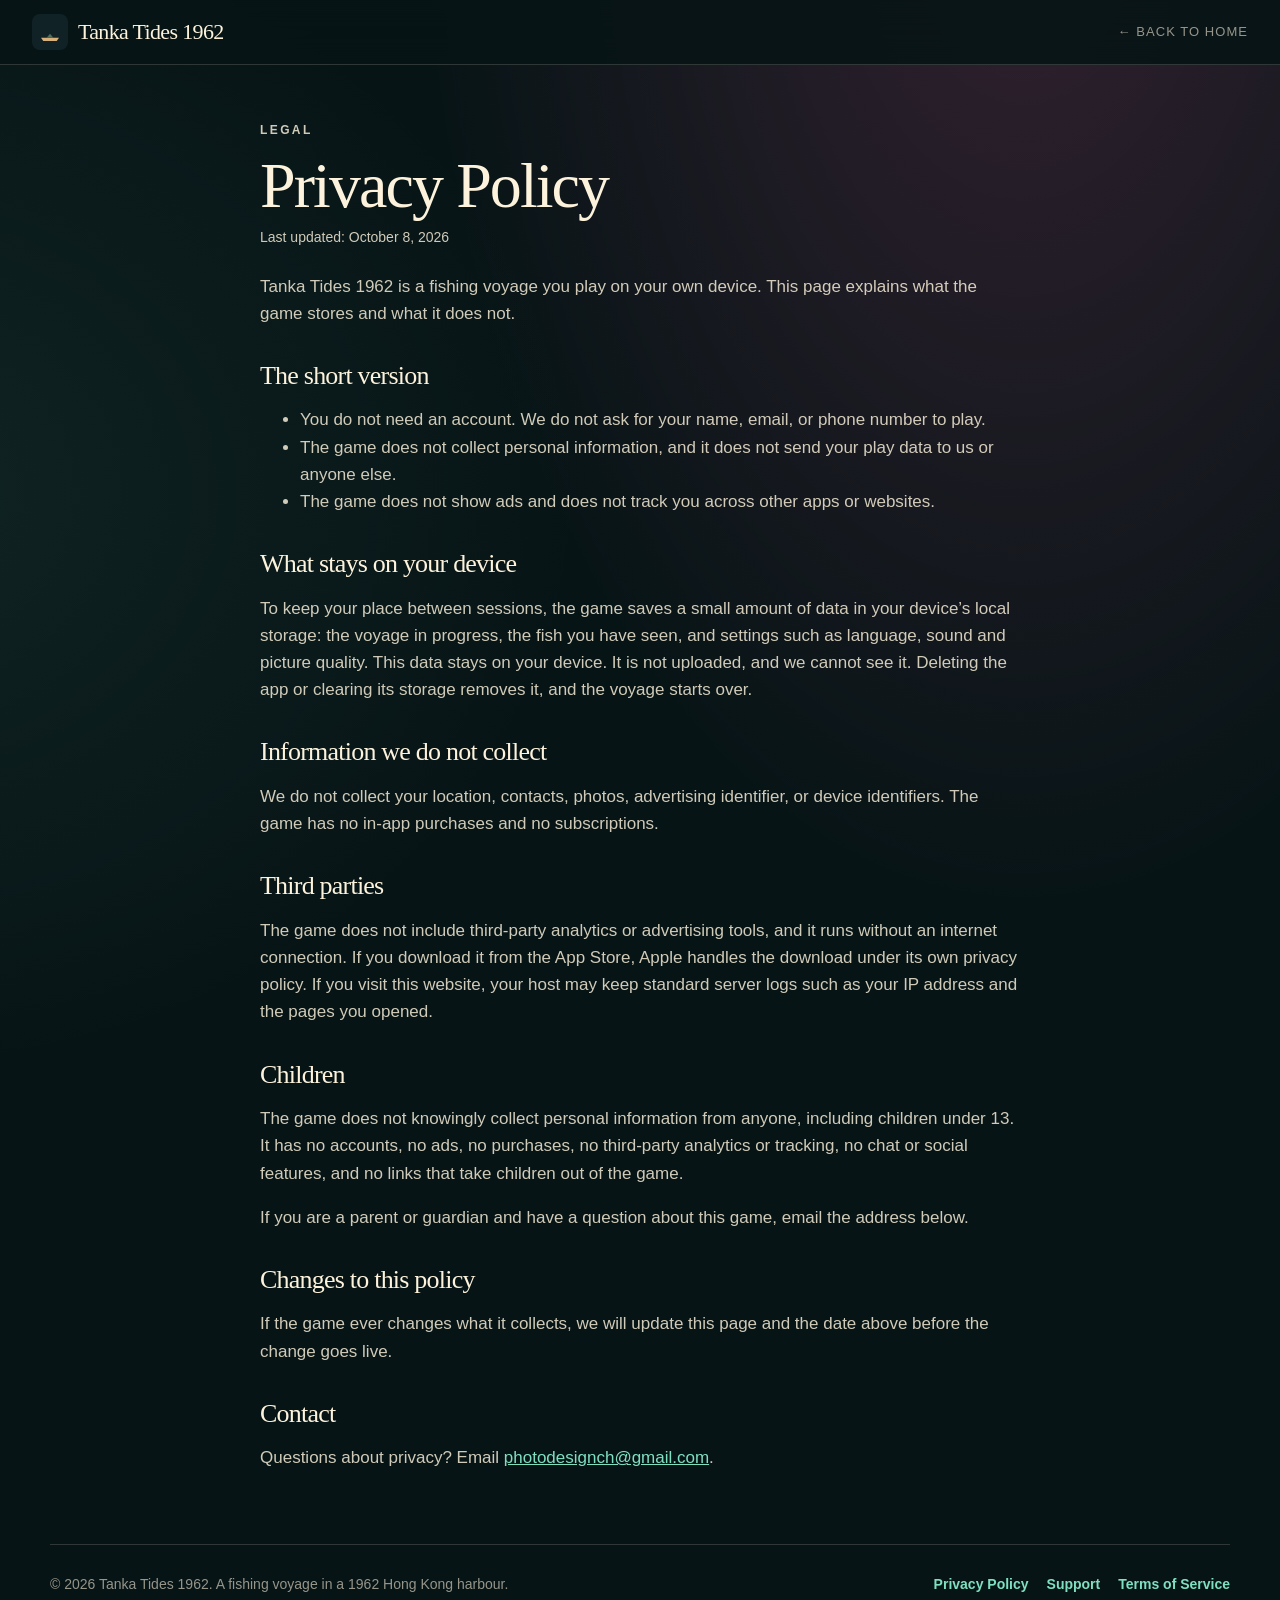
==== privacy.html @ 661142b3 "initial page" ====
<!doctype html>
<html lang="en">
<head>
<meta charset="utf-8">
<meta name="viewport" content="width=device-width, initial-scale=1">
<meta name="theme-color" content="#071416">
<meta name="description" content="How Tanka Tides 1962 handles your information.">
<title>Privacy Policy — Tanka Tides 1962</title>
<link rel="icon" href="data:image/svg+xml,%3Csvg xmlns='http://www.w3.org/2000/svg' viewBox='0 0 64 64'%3E%3Crect width='64' height='64' rx='14' fill='%23071416'/%3E%3Cpath d='M8 44h48l-6 8H14z' fill='%23d8b07a'/%3E%3C/svg%3E">
<link rel="stylesheet" href="styles.css">
</head>
<body>
<header class="nav">
  <a class="brand" href="index.html" aria-label="Tanka Tides 1962 home"><svg viewBox="0 0 64 64" aria-hidden="true"><rect width="64" height="64" rx="14" fill="#102226"/><path d="M16 42h32l-4 6H20z" fill="#d8b07a"/><path d="M26 42l6-7 6 7" fill="#4f6e5e"/></svg>Tanka Tides 1962</a>
  <nav class="nav-links" aria-label="Page"><a href="index.html">&larr; Back to home</a></nav>
</header>
<main class="legal">
<p class="kicker">Legal</p>
<h1>Privacy Policy</h1>
<p class="updated">Last updated: October 8, 2026</p>
<p>Tanka Tides 1962 is a fishing voyage you play on your own device. This page explains what the game stores and what it does not.</p>

<h2>The short version</h2>
<ul>
<li>You do not need an account. We do not ask for your name, email, or phone number to play.</li>
<li>The game does not collect personal information, and it does not send your play data to us or anyone else.</li>
<li>The game does not show ads and does not track you across other apps or websites.</li>
</ul>

<h2>What stays on your device</h2>
<p>To keep your place between sessions, the game saves a small amount of data in your device’s local storage: the voyage in progress, the fish you have seen, and settings such as language, sound and picture quality. This data stays on your device. It is not uploaded, and we cannot see it. Deleting the app or clearing its storage removes it, and the voyage starts over.</p>

<h2>Information we do not collect</h2>
<p>We do not collect your location, contacts, photos, advertising identifier, or device identifiers. The game has no in-app purchases and no subscriptions.</p>

<h2>Third parties</h2>
<p>The game does not include third-party analytics or advertising tools, and it runs without an internet connection. If you download it from the App Store, Apple handles the download under its own privacy policy. If you visit this website, your host may keep standard server logs such as your IP address and the pages you opened.</p>

<h2>Children</h2>
<p>The game does not knowingly collect personal information from anyone, including children under 13. It has no accounts, no ads, no purchases, no third-party analytics or tracking, no chat or social features, and no links that take children out of the game.</p>
<p>If you are a parent or guardian and have a question about this game, email the address below.</p>

<h2>Changes to this policy</h2>
<p>If the game ever changes what it collects, we will update this page and the date above before the change goes live.</p>

<h2>Contact</h2>
<p>Questions about privacy? Email <a href="mailto:photodesignch@gmail.com">photodesignch@gmail.com</a>.</p>
</main>
<footer>
  <p>&copy; 2026 Tanka Tides 1962. A fishing voyage in a 1962 Hong Kong harbour.</p>
  <p class="legal-links"><a href="privacy.html">Privacy Policy</a> <a href="support.html">Support</a> <a href="terms.html">Terms of Service</a></p>
</footer>
</body>
</html>
---- styles.css ----
/* Tanka Tides 1962 homepage. Harbour teal, enamel cream and neon from the game. */
:root {
  --bg: #071416;
  --bg-raise: #102226;
  --ink: #fdf3dc;
  --body: rgba(253, 243, 220, 0.82);
  --muted: rgba(253, 243, 220, 0.58);
  --line: rgba(253, 243, 220, 0.16);
  --accent: #ff5fa8;
  --jade: #7fe0c0;
  --gold: #e7c98a;
  --night: #041012;
  --shadow: 0 24px 60px rgba(0, 0, 0, 0.35);
  --nav: rgba(7, 20, 22, 0.9);
  --serif: "Iowan Old Style", "Palatino Linotype", Palatino, Georgia, "Songti TC", serif;
  --sans: "Avenir Next", Avenir, "PingFang TC", "Hiragino Sans TC", "Segoe UI", sans-serif;
  --wide: min(1180px, calc(100% - 64px));
}
* { box-sizing: border-box; }
html { scroll-behavior: smooth; }
body {
  margin: 0;
  background:
    radial-gradient(ellipse at 80% -10%, rgba(255, 95, 168, 0.18), transparent 42%),
    radial-gradient(ellipse at -10% 30%, rgba(127, 224, 192, 0.08), transparent 36%),
    var(--bg);
  color: var(--ink);
  font: 17px/1.6 var(--sans);
  -webkit-font-smoothing: antialiased;
}
img { max-width: 100%; height: auto; display: block; }
a { color: inherit; }
button, a { -webkit-tap-highlight-color: transparent; }
:focus-visible { outline: 2px solid var(--jade); outline-offset: 3px; border-radius: 6px; }
h1, h2, h3 { font-family: var(--serif); font-weight: 500; letter-spacing: -0.03em; }
h2 { font-size: clamp(36px, 4.6vw, 58px); line-height: 1.02; margin: 0 0 18px; }
h3 { font-size: 24px; line-height: 1.15; margin: 0 0 8px; }

.skip { position: absolute; left: 12px; top: 12px; transform: translateY(-160%); background: var(--accent); color: #1a0c12; padding: 8px 12px; z-index: 30; border-radius: 8px; }
.skip:focus { transform: none; }

.nav { position: sticky; top: 0; z-index: 20; display: flex; align-items: center; gap: 28px; padding: 14px 32px; background: var(--nav); backdrop-filter: blur(16px); -webkit-backdrop-filter: blur(16px); border-bottom: 1px solid var(--line); }
.brand { display: flex; align-items: center; gap: 10px; text-decoration: none; font-family: var(--serif); font-size: 22px; letter-spacing: -0.03em; }
.brand svg { width: 36px; height: 36px; flex: none; }
.nav-links { display: flex; gap: 22px; margin-left: auto; }
.nav-links a { color: var(--muted); text-decoration: none; font-size: 13px; letter-spacing: 0.08em; text-transform: uppercase; }
.nav-links a:hover { color: var(--ink); }

.kicker { margin: 0 0 14px; color: var(--accent); font-size: 12px; font-weight: 700; letter-spacing: 0.2em; text-transform: uppercase; }
.intro { max-width: 46rem; color: var(--body); margin: 0 0 28px; }

.btn, button.store { display: inline-flex; align-items: center; justify-content: center; gap: 10px; text-decoration: none; background: var(--ink); color: #1a2420; font: 600 16px/1 var(--sans); padding: 15px 20px; border: 0; border-radius: 14px; cursor: pointer; }
button.store svg { width: 20px; height: 20px; }
.btn.ghost { background: transparent; color: var(--ink); border: 1.5px solid var(--line); }
.btn.ghost:hover { background: rgba(253, 243, 220, 0.06); }

.hero { display: grid; grid-template-columns: 1.05fr 0.95fr; gap: 36px; align-items: center; width: var(--wide); margin: 0 auto; padding: 56px 0 28px; }
.hero h1 { margin: 0; font-size: clamp(48px, 6vw, 82px); line-height: 0.96; }
.hl { color: var(--accent); text-shadow: 0 0 24px rgba(255, 95, 168, 0.35); }
.tag { margin: 18px 0 0; font: italic 22px/1.3 var(--serif); color: var(--gold); }
.lede { max-width: 36rem; color: var(--body); font-size: 18px; margin: 16px 0 0; }
.hero-actions { display: flex; flex-wrap: wrap; gap: 12px; margin-top: 26px; }
.badges { display: flex; flex-wrap: wrap; gap: 8px; list-style: none; padding: 0; margin: 24px 0 0; }
.badges li { padding: 7px 13px; border-radius: 999px; background: var(--bg-raise); border: 1px solid var(--line); font-size: 13px; color: var(--body); }

.hero-art { position: relative; height: clamp(460px, 48vw, 620px); }
.device { margin: 0; border-radius: 32px; padding: 10px; background: #1a2428; box-shadow: var(--shadow), inset 0 0 0 1px rgba(255,255,255,.08); }
.device img { border-radius: 24px; width: 100%; }
.hero-art .device { position: absolute; width: min(46%, 280px); }
.hero-art .tilt-l { left: 8%; top: 4%; transform: rotate(-6deg); z-index: 2; }
.hero-art .tilt-r { right: 4%; top: 12%; width: min(42%, 250px); transform: rotate(5deg); z-index: 1; }

.facts { width: var(--wide); margin: 12px auto 0; padding: 0; list-style: none; display: grid; grid-template-columns: repeat(5, 1fr); gap: 12px; }
.facts li { padding: 18px 16px 16px; background: var(--bg-raise); border: 1px solid var(--line); border-radius: 18px; }
.facts strong { display: block; font: 500 34px/1 var(--serif); letter-spacing: -0.03em; color: var(--gold); }
.facts span { display: block; margin-top: 6px; font-size: 14px; color: var(--muted); line-height: 1.35; }

.section { width: var(--wide); margin: 0 auto; padding: 96px 0 0; }
.split { display: grid; grid-template-columns: 1.05fr 0.95fr; gap: 48px; align-items: center; }
.split.flip { grid-template-columns: 0.9fr 1.1fr; }
figure { margin: 0; }
.shot { display: block; width: 100%; padding: 0; border: 0; background: none; cursor: zoom-in; font: inherit; color: inherit; text-align: left; }
.frame { border-radius: 18px; overflow: hidden; box-shadow: var(--shadow); border: 1px solid var(--line); }
figcaption { margin-top: 10px; font-size: 14px; color: var(--muted); }
figcaption b { color: var(--ink); }

.steps { display: grid; grid-template-columns: repeat(4, 1fr); gap: 14px; }
.steps article { padding: 22px 20px; background: var(--bg-raise); border: 1px solid var(--line); border-radius: 20px; }
.steps i { display: inline-grid; place-items: center; width: 40px; height: 40px; border-radius: 12px; background: var(--accent); color: #1a0c12; font: 700 13px/1 var(--sans); font-style: normal; margin-bottom: 14px; }
.steps p { margin: 0; color: var(--body); font-size: 15px; }

.harbours { display: grid; grid-template-columns: 1fr 1fr; gap: 14px; }
.harbours article { padding: 22px; background: var(--bg-raise); border: 1px solid var(--line); border-radius: 20px; }
.harbours .cn { margin: 0 0 6px; color: var(--jade); font-size: 13px; letter-spacing: 0.12em; }
.harbours p { margin: 0; color: var(--body); font-size: 15px; }

.ticks { list-style: none; padding: 0; margin: 16px 0 0; display: grid; gap: 10px; }
.ticks li { position: relative; padding-left: 28px; color: var(--body); }
.ticks li::before { content: "✓"; position: absolute; left: 0; top: 1px; color: var(--jade); font-weight: 700; }

.shops { display: grid; grid-template-columns: repeat(4, 1fr); gap: 14px; }
.shops article { padding: 18px; border-radius: 18px; background: var(--bg-raise); border: 1px solid var(--line); }
.shops p { margin: 0; color: var(--body); font-size: 15px; }

.city { position: relative; }
.city-head { display: flex; justify-content: space-between; align-items: flex-end; gap: 24px; flex-wrap: wrap; margin-bottom: 22px; }
.tod { display: flex; gap: 8px; flex-wrap: wrap; }
.tod button { font: 600 14px/1 var(--sans); padding: 11px 14px; border-radius: 999px; border: 1px solid var(--line); background: transparent; color: var(--ink); cursor: pointer; }
.tod button[aria-pressed="true"] { background: var(--gold); color: #1a1408; border-color: var(--gold); }
.tod-stage img { width: 100%; border-radius: 18px; aspect-ratio: 1440 / 900; object-fit: cover; }
.note { font-size: 14px; margin: 8px 0 0; color: var(--muted); }
.note b { color: var(--ink); }

.lang-list { display: flex; flex-wrap: wrap; gap: 8px; list-style: none; padding: 0; margin: 8px 0 0; }
.lang-list li { padding: 8px 14px; border-radius: 12px; background: var(--bg-raise); border: 1px solid var(--line); }

.tabs { display: flex; flex-wrap: wrap; gap: 8px; margin: 8px 0 22px; }
.tabs [role="tab"] { font: 600 15px/1 var(--sans); padding: 12px 18px; border-radius: 999px; border: 1px solid var(--line); background: var(--bg-raise); color: var(--body); cursor: pointer; }
.tabs [aria-selected="true"] { background: var(--ink); color: #1a2420; border-color: var(--ink); }
.pill { margin-left: 8px; padding: 3px 8px; border-radius: 999px; background: var(--gold); color: #1a1408; font-size: 11px; letter-spacing: 0.04em; text-transform: uppercase; }
.tabs [aria-selected="true"] .pill { background: var(--accent); color: #1a0c12; }
.meta { color: var(--muted); font-size: 14px; margin: 0 0 16px; }
.phone-stage { display: grid; grid-template-columns: 1fr 1fr 2.1fr; gap: 18px; align-items: end; }
.ipad-stage { display: grid; grid-template-columns: 1fr 1fr; gap: 18px; }
.ipad-ports { display: grid; grid-template-columns: repeat(2, minmax(0, 280px)); justify-content: center; gap: 22px; margin-top: 22px; }
.gallery { display: grid; grid-template-columns: 1fr 1fr; gap: 16px; }
.soon { margin: 0 0 22px; padding: 36px 32px; border-radius: 24px; background: #fdf3dc; color: #1a2420; }
.soon .kicker { color: #a33b6a; }
.soon h3 { font-size: clamp(42px, 6vw, 72px); margin: 0 0 10px; color: #1a2420; }
.soon p { margin: 0; max-width: 40rem; color: #3d4a44; }

.cta { width: var(--wide); margin: 96px auto 0; padding: 52px 28px; text-align: center; border-radius: 28px; background: linear-gradient(160deg, #12343a, #1a2438 60%, #3a1830); border: 1px solid var(--line); }
.cta h2 { margin-bottom: 8px; }
.cta p { margin: 0 auto 22px; max-width: 36rem; color: var(--body); }

footer { width: var(--wide); margin: 72px auto 0; padding: 28px 0 48px; border-top: 1px solid var(--line); display: flex; justify-content: space-between; gap: 24px; color: var(--muted); font-size: 14px; }
footer p { margin: 0; max-width: 40rem; }
.legal-links { display: flex; flex-wrap: wrap; gap: 18px; }
.legal-links a { color: var(--jade); text-decoration: none; font-weight: 600; }
.legal-links a:hover { text-decoration: underline; }

#viewer { width: min(1100px, calc(100% - 32px)); max-height: calc(100vh - 32px); padding: 0; border: 0; border-radius: 16px; background: #041012; color: var(--ink); }
#viewer::backdrop { background: rgba(0, 0, 0, 0.72); }
#viewer form { position: absolute; right: 12px; top: 12px; }
#viewer button { font: 600 13px/1 var(--sans); padding: 8px 12px; border: 0; border-radius: 999px; background: var(--ink); color: #1a2420; cursor: pointer; }
#viewer img { width: 100%; max-height: calc(100vh - 110px); object-fit: contain; }
#viewer p { margin: 0; padding: 12px 16px 14px; font-size: 14px; }

.legal { width: min(760px, calc(100% - 32px)); margin: 0 auto; padding: 56px 0 0; }
.legal h1 { font-size: clamp(40px, 6vw, 64px); line-height: 1; margin: 0 0 8px; }
.legal h2 { font-size: 26px; margin: 36px 0 8px; }
.legal p, .legal li { color: var(--body); }
.legal a { color: var(--jade); }
.updated { color: var(--muted); font-size: 14px; margin: 0 0 24px; }
.contact-card { margin: 8px 0 12px; padding: 8px 22px 4px; border: 1px solid var(--line); border-radius: 16px; background: var(--bg-raise); }
.legal details { border-bottom: 1px solid var(--line); padding: 14px 0; }
.legal summary { cursor: pointer; font-weight: 650; color: var(--ink); }
.legal details p { margin: 10px 0 4px; }

@media (max-width: 980px) {
  .facts { grid-template-columns: repeat(3, 1fr); }
  .steps, .shops { grid-template-columns: 1fr 1fr; }
  .phone-stage { grid-template-columns: 1fr 1fr; }
  .phone-stage .wide { grid-column: 1 / -1; }
}
@media (max-width: 800px) {
  :root { --wide: calc(100% - 32px); }
  .nav { padding: 12px 16px; }
  .nav-links a:not(:last-child) { display: none; }
  .hero, .split, .split.flip, .harbours, .ipad-stage, .gallery { grid-template-columns: 1fr; }
  .hero { padding-top: 32px; }
  .hero-art { height: 520px; }
  .facts { grid-template-columns: 1fr 1fr; }
  .facts li:last-child { grid-column: 1 / -1; }
  .ipad-ports { grid-template-columns: 1fr 1fr; }
  .section { padding-top: 72px; }
  footer { flex-direction: column; }
}
@media (max-width: 560px) {
  .steps, .shops, .phone-stage, .ipad-ports { grid-template-columns: 1fr; }
  .hero-art { height: 460px; }
}
@media (prefers-reduced-motion: reduce) { html { scroll-behavior: auto; } }
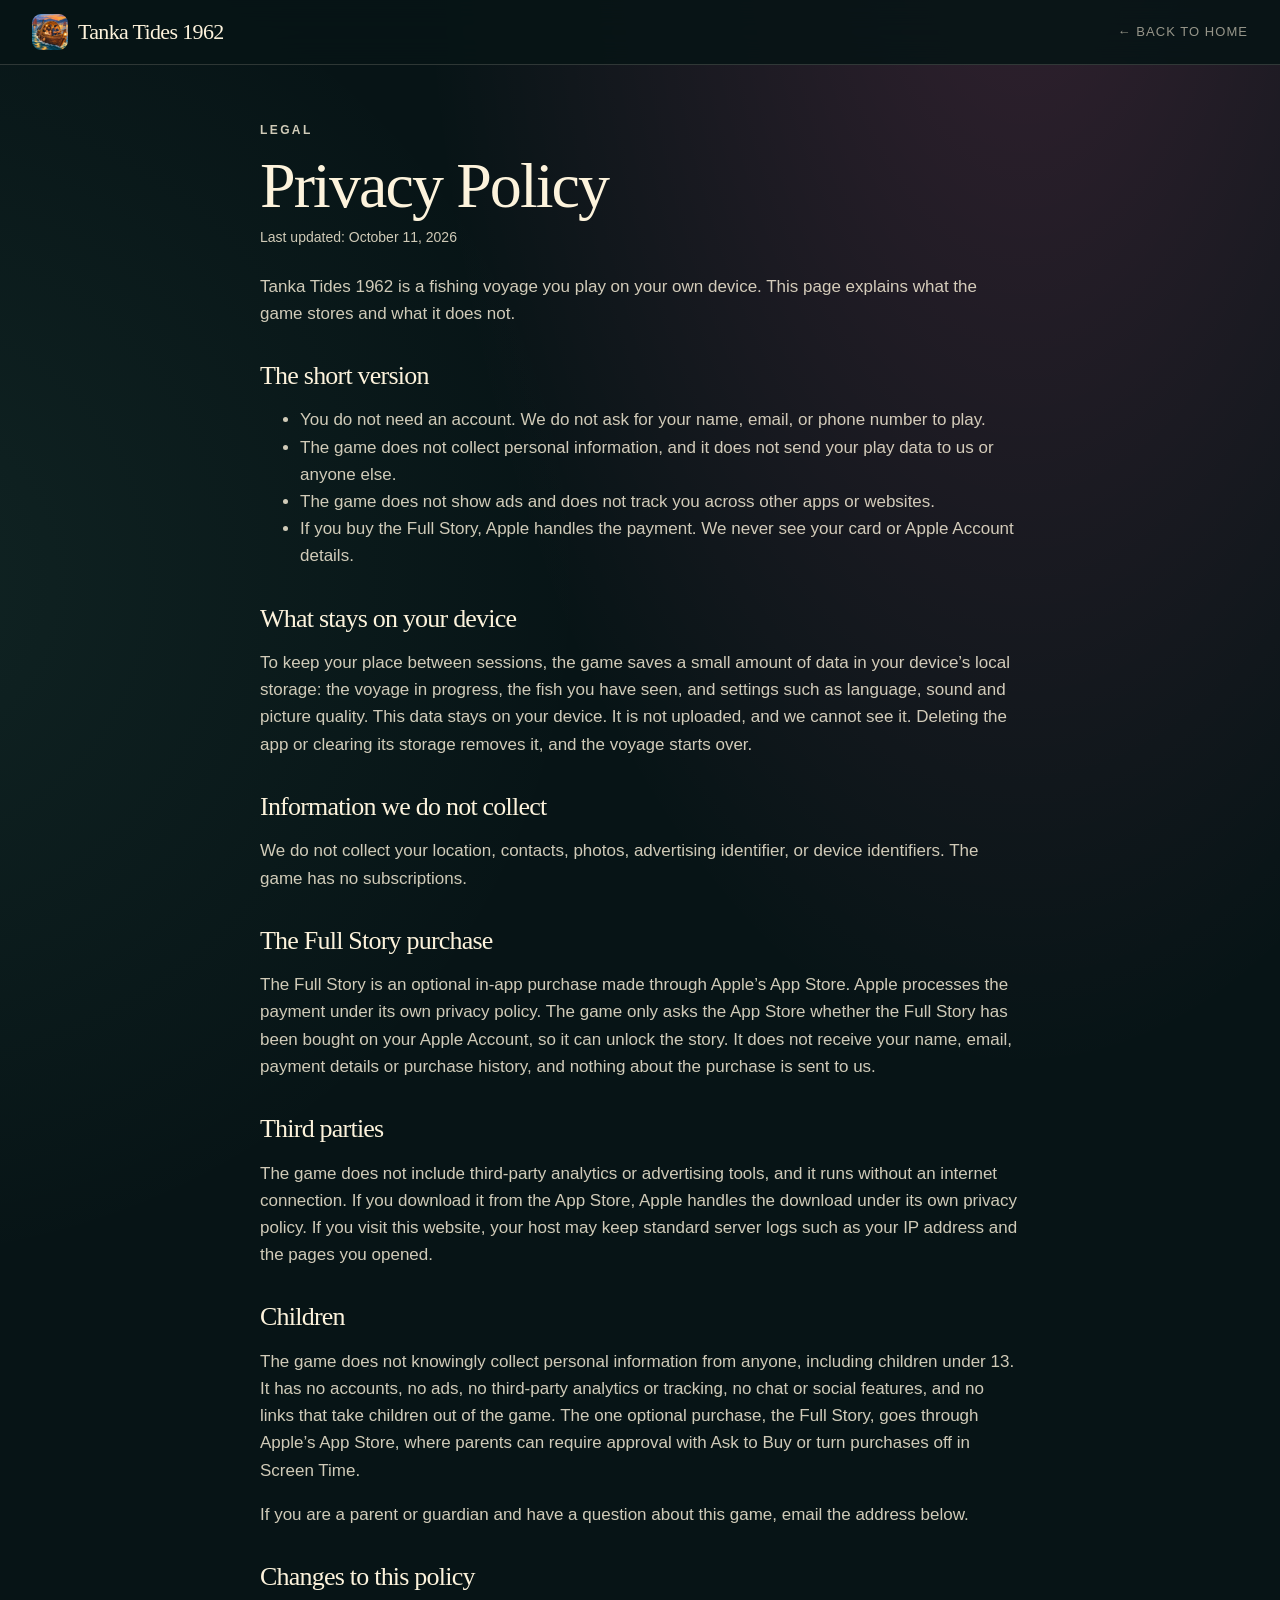
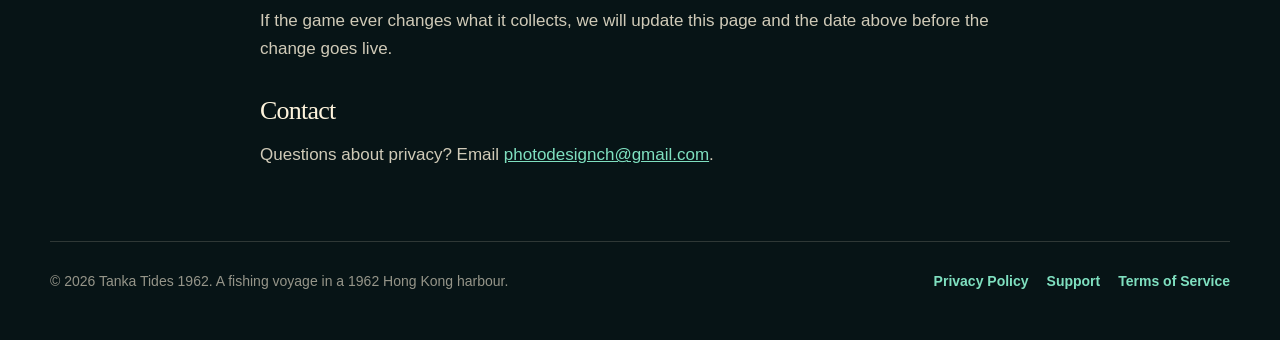
==== commit 1353557e: "update" ====
--- a/privacy.html
+++ b/privacy.html
@@ -6,18 +6,19 @@
 <meta name="theme-color" content="#071416">
 <meta name="description" content="How Tanka Tides 1962 handles your information.">
 <title>Privacy Policy — Tanka Tides 1962</title>
-<link rel="icon" href="data:image/svg+xml,%3Csvg xmlns='http://www.w3.org/2000/svg' viewBox='0 0 64 64'%3E%3Crect width='64' height='64' rx='14' fill='%23071416'/%3E%3Cpath d='M8 44h48l-6 8H14z' fill='%23d8b07a'/%3E%3C/svg%3E">
+<link rel="icon" type="image/png" href="media/icon-192.png">
+<link rel="apple-touch-icon" href="media/apple-touch-icon.png">
 <link rel="stylesheet" href="styles.css">
 </head>
 <body>
 <header class="nav">
-  <a class="brand" href="index.html" aria-label="Tanka Tides 1962 home"><svg viewBox="0 0 64 64" aria-hidden="true"><rect width="64" height="64" rx="14" fill="#102226"/><path d="M16 42h32l-4 6H20z" fill="#d8b07a"/><path d="M26 42l6-7 6 7" fill="#4f6e5e"/></svg>Tanka Tides 1962</a>
+  <a class="brand" href="index.html" aria-label="Tanka Tides 1962 home"><img src="media/icon-192.png" width="36" height="36" alt="">Tanka Tides 1962</a>
   <nav class="nav-links" aria-label="Page"><a href="index.html">&larr; Back to home</a></nav>
 </header>
 <main class="legal">
 <p class="kicker">Legal</p>
 <h1>Privacy Policy</h1>
-<p class="updated">Last updated: October 8, 2026</p>
+<p class="updated">Last updated: October 11, 2026</p>
 <p>Tanka Tides 1962 is a fishing voyage you play on your own device. This page explains what the game stores and what it does not.</p>
 
 <h2>The short version</h2>
@@ -25,19 +26,23 @@
 <li>You do not need an account. We do not ask for your name, email, or phone number to play.</li>
 <li>The game does not collect personal information, and it does not send your play data to us or anyone else.</li>
 <li>The game does not show ads and does not track you across other apps or websites.</li>
+<li>If you buy the Full Story, Apple handles the payment. We never see your card or Apple Account details.</li>
 </ul>
 
 <h2>What stays on your device</h2>
 <p>To keep your place between sessions, the game saves a small amount of data in your device’s local storage: the voyage in progress, the fish you have seen, and settings such as language, sound and picture quality. This data stays on your device. It is not uploaded, and we cannot see it. Deleting the app or clearing its storage removes it, and the voyage starts over.</p>
 
 <h2>Information we do not collect</h2>
-<p>We do not collect your location, contacts, photos, advertising identifier, or device identifiers. The game has no in-app purchases and no subscriptions.</p>
+<p>We do not collect your location, contacts, photos, advertising identifier, or device identifiers. The game has no subscriptions.</p>
+
+<h2>The Full Story purchase</h2>
+<p>The Full Story is an optional in-app purchase made through Apple’s App Store. Apple processes the payment under its own privacy policy. The game only asks the App Store whether the Full Story has been bought on your Apple Account, so it can unlock the story. It does not receive your name, email, payment details or purchase history, and nothing about the purchase is sent to us.</p>
 
 <h2>Third parties</h2>
 <p>The game does not include third-party analytics or advertising tools, and it runs without an internet connection. If you download it from the App Store, Apple handles the download under its own privacy policy. If you visit this website, your host may keep standard server logs such as your IP address and the pages you opened.</p>
 
 <h2>Children</h2>
-<p>The game does not knowingly collect personal information from anyone, including children under 13. It has no accounts, no ads, no purchases, no third-party analytics or tracking, no chat or social features, and no links that take children out of the game.</p>
+<p>The game does not knowingly collect personal information from anyone, including children under 13. It has no accounts, no ads, no third-party analytics or tracking, no chat or social features, and no links that take children out of the game. The one optional purchase, the Full Story, goes through Apple’s App Store, where parents can require approval with Ask to Buy or turn purchases off in Screen Time.</p>
 <p>If you are a parent or guardian and have a question about this game, email the address below.</p>
 
 <h2>Changes to this policy</h2>
--- a/styles.css
+++ b/styles.css
@@ -54,7 +54,12 @@
 .btn.ghost { background: transparent; color: var(--ink); border: 1.5px solid var(--line); }
 .btn.ghost:hover { background: rgba(253, 243, 220, 0.06); }
 
-.hero { display: grid; grid-template-columns: 1.05fr 0.95fr; gap: 36px; align-items: center; width: var(--wide); margin: 0 auto; padding: 56px 0 28px; }
+.hero { position: relative; isolation: isolate; display: grid; grid-template-columns: 1.05fr 0.95fr; gap: 36px; align-items: center; width: var(--wide); margin: 0 auto; padding: 56px 0 28px; }
+/* Full-bleed dusk harbour behind the hero, fading into the page. */
+.hero-bg { position: absolute; z-index: -1; top: 0; bottom: 0; left: 50%; width: 100vw; transform: translateX(-50%); overflow: hidden; -webkit-mask-image: linear-gradient(180deg, #000 62%, transparent 100%); mask-image: linear-gradient(180deg, #000 62%, transparent 100%); }
+.hero-bg img { width: 100%; height: 100%; object-fit: cover; object-position: 60% 35%; opacity: 0.85; }
+.hero-bg::after { content: ""; position: absolute; inset: 0; background: linear-gradient(90deg, rgba(7, 20, 22, 0.95) 6%, rgba(7, 20, 22, 0.62) 46%, rgba(7, 20, 22, 0.1) 100%), linear-gradient(180deg, rgba(7, 20, 22, 0.3) 0%, transparent 28%); }
+.cn-title { margin: 0 0 10px; font: 500 22px/1 var(--serif); letter-spacing: 0.32em; color: var(--gold); }
 .hero h1 { margin: 0; font-size: clamp(48px, 6vw, 82px); line-height: 0.96; }
 .hl { color: var(--accent); text-shadow: 0 0 24px rgba(255, 95, 168, 0.35); }
 .tag { margin: 18px 0 0; font: italic 22px/1.3 var(--serif); color: var(--gold); }
@@ -70,7 +75,7 @@
 .hero-art .tilt-l { left: 8%; top: 4%; transform: rotate(-6deg); z-index: 2; }
 .hero-art .tilt-r { right: 4%; top: 12%; width: min(42%, 250px); transform: rotate(5deg); z-index: 1; }
 
-.facts { width: var(--wide); margin: 12px auto 0; padding: 0; list-style: none; display: grid; grid-template-columns: repeat(5, 1fr); gap: 12px; }
+.facts { position: relative; z-index: 1; width: var(--wide); margin: 12px auto 0; padding: 0; list-style: none; display: grid; grid-template-columns: repeat(5, 1fr); gap: 12px; }
 .facts li { padding: 18px 16px 16px; background: var(--bg-raise); border: 1px solid var(--line); border-radius: 18px; }
 .facts strong { display: block; font: 500 34px/1 var(--serif); letter-spacing: -0.03em; color: var(--gold); }
 .facts span { display: block; margin-top: 6px; font-size: 14px; color: var(--muted); line-height: 1.35; }
@@ -120,7 +125,9 @@
 .pill { margin-left: 8px; padding: 3px 8px; border-radius: 999px; background: var(--gold); color: #1a1408; font-size: 11px; letter-spacing: 0.04em; text-transform: uppercase; }
 .tabs [aria-selected="true"] .pill { background: var(--accent); color: #1a0c12; }
 .meta { color: var(--muted); font-size: 14px; margin: 0 0 16px; }
-.phone-stage { display: grid; grid-template-columns: 1fr 1fr 2.1fr; gap: 18px; align-items: end; }
+.phone-stage { display: grid; grid-template-columns: repeat(6, 1fr); gap: 18px; align-items: end; }
+.phone-stage .device { grid-column: span 2; }
+.phone-stage .device.wide { grid-column: span 3; }
 .ipad-stage { display: grid; grid-template-columns: 1fr 1fr; gap: 18px; }
 .ipad-ports { display: grid; grid-template-columns: repeat(2, minmax(0, 280px)); justify-content: center; gap: 22px; margin-top: 22px; }
 .gallery { display: grid; grid-template-columns: 1fr 1fr; gap: 16px; }
@@ -157,19 +164,68 @@
 .legal summary { cursor: pointer; font-weight: 650; color: var(--ink); }
 .legal details p { margin: 10px 0 4px; }
 
+/* Faces of the harbour: portraits in the same lacquer-and-gold frame as the game's dialogue. */
+.faces-head { display: grid; grid-template-columns: 0.9fr 1.1fr; gap: 32px; align-items: end; margin-bottom: 26px; }
+.faces-head .intro { margin: 0; }
+.faces { list-style: none; padding: 0; margin: 0; display: grid; grid-template-columns: repeat(6, 1fr); gap: 14px; }
+.faces li { position: relative; padding: 7px 7px 12px; border-radius: 14px; background: linear-gradient(180deg, #3a1d14, #22100c); border: 1.5px solid #c9a35a; box-shadow: 0 10px 26px rgba(0, 0, 0, 0.35), inset 0 0 0 1px rgba(255, 220, 150, 0.12); text-align: center; }
+.faces img { width: 100%; aspect-ratio: 1; object-fit: cover; border-radius: 9px; border: 1px solid rgba(231, 201, 138, 0.45); }
+.faces b { display: block; margin-top: 9px; font: 500 16px/1.15 var(--serif); color: #f6e7c4; letter-spacing: 0.01em; }
+.faces span { display: block; margin-top: 3px; font-size: 12px; color: rgba(246, 231, 196, 0.62); letter-spacing: 0.04em; }
+.talk-shot { margin-top: 30px; }
+
+/* A closer look: the scene full width, copy laid over its lower edge. */
+.closer { position: relative; }
+.closer-shot img { width: 100%; aspect-ratio: 1440 / 900; object-fit: cover; border-radius: 22px; box-shadow: var(--shadow); }
+.closer-copy { position: relative; width: min(640px, calc(100% - 32px)); margin: -120px 0 0 32px; padding: 28px 30px 26px; border-radius: 20px; background: rgba(7, 20, 22, 0.9); border: 1px solid var(--line); backdrop-filter: blur(12px); -webkit-backdrop-filter: blur(12px); }
+.closer-copy .intro { margin: 0; }
+
+
+/* The story of 1962: chapter list, ending paintings and the Full Story card. */
+.brand img { width: 36px; height: 36px; flex: none; border-radius: 9px; }
+.story .split { align-items: start; }
+.story .copy p { color: var(--body); }
+.chapters { list-style: none; padding: 0; margin: 0; display: grid; grid-template-columns: 1fr 1fr; gap: 8px; counter-reset: none; }
+.chapters li { display: flex; align-items: center; gap: 12px; padding: 11px 14px; border-radius: 14px; background: var(--bg-raise); border: 1px solid var(--line); font-size: 15px; color: var(--body); line-height: 1.25; }
+.chapters i { flex: none; display: grid; place-items: center; width: 30px; height: 30px; border-radius: 9px; background: rgba(231, 201, 138, 0.14); color: var(--gold); font: 600 13px/1 var(--sans); font-style: normal; }
+.chapters .pill { margin-left: auto; background: var(--jade); color: #0b2420; }
+.chapters .storm { border-color: rgba(255, 95, 168, 0.55); background: linear-gradient(90deg, rgba(255, 95, 168, 0.16), var(--bg-raise)); color: var(--ink); }
+.chapters .storm i { background: var(--accent); color: #1a0c12; }
+.endings-head { margin: 64px 0 22px; }
+.endings-head h3 { font-size: clamp(30px, 3.4vw, 42px); margin: 0 0 12px; }
+.endings-head .intro { margin: 0; }
+.endings { list-style: none; padding: 0; margin: 0; display: grid; grid-template-columns: repeat(3, 1fr); gap: 16px; }
+.endings li { padding: 8px 8px 14px; border-radius: 18px; background: linear-gradient(180deg, #3a1d14, #22100c); border: 1.5px solid #c9a35a; box-shadow: 0 12px 30px rgba(0, 0, 0, 0.35), inset 0 0 0 1px rgba(255, 220, 150, 0.12); }
+.endings img { width: 100%; aspect-ratio: 16 / 9; object-fit: cover; border-radius: 11px; border: 1px solid rgba(231, 201, 138, 0.45); }
+.endings b { display: block; margin: 12px 6px 0; font: 500 19px/1.2 var(--serif); color: #f6e7c4; }
+.endings span { display: block; margin: 4px 6px 0; font-size: 14px; line-height: 1.4; color: rgba(246, 231, 196, 0.66); }
+.unlock { display: grid; grid-template-columns: 1.2fr 0.8fr; gap: 32px; align-items: center; margin-top: 36px; padding: 30px 32px; border-radius: 24px; background: linear-gradient(135deg, #5a1418, #3a0e12 55%, #241014); border: 1.5px solid #c9a35a; box-shadow: var(--shadow); }
+.unlock .kicker { color: var(--gold); }
+.unlock h3 { font-size: clamp(26px, 3vw, 36px); margin: 0 0 10px; color: #f6e7c4; }
+.unlock p { margin: 0; color: rgba(246, 231, 196, 0.86); }
+.unlock b { color: var(--gold); font-weight: 600; }
+.unlock .ticks { margin: 0; }
+.unlock .ticks li { color: rgba(246, 231, 196, 0.86); }
+.unlock .ticks li::before { color: var(--gold); }
+
 @media (max-width: 980px) {
+  .endings { grid-template-columns: 1fr 1fr; }
+  .faces { grid-template-columns: repeat(4, 1fr); }
+  .faces-head { grid-template-columns: 1fr; gap: 6px; }
   .facts { grid-template-columns: repeat(3, 1fr); }
   .steps, .shops { grid-template-columns: 1fr 1fr; }
-  .phone-stage { grid-template-columns: 1fr 1fr; }
-  .phone-stage .wide { grid-column: 1 / -1; }
+  .phone-stage .device.wide { grid-column: 1 / -1; }
 }
 @media (max-width: 800px) {
   :root { --wide: calc(100% - 32px); }
   .nav { padding: 12px 16px; }
   .nav-links a:not(:last-child) { display: none; }
-  .hero, .split, .split.flip, .harbours, .ipad-stage, .gallery { grid-template-columns: 1fr; }
+  .hero, .split, .split.flip, .harbours, .ipad-stage, .gallery, .unlock { grid-template-columns: 1fr; }
+  .unlock { padding: 24px 20px; gap: 18px; }
   .hero { padding-top: 32px; }
   .hero-art { height: 520px; }
+  .hero-bg img { opacity: 0.4; }
+  .hero-bg::after { background: linear-gradient(180deg, rgba(7, 20, 22, 0.6) 0%, rgba(7, 20, 22, 0.8) 100%); }
   .facts { grid-template-columns: 1fr 1fr; }
   .facts li:last-child { grid-column: 1 / -1; }
   .ipad-ports { grid-template-columns: 1fr 1fr; }
@@ -177,7 +233,12 @@
   footer { flex-direction: column; }
 }
 @media (max-width: 560px) {
-  .steps, .shops, .phone-stage, .ipad-ports { grid-template-columns: 1fr; }
+  .steps, .shops, .ipad-ports, .chapters, .endings { grid-template-columns: 1fr; }
+  .phone-stage { grid-template-columns: 1fr 1fr; }
+  .phone-stage .device { grid-column: span 1; }
+  .faces { grid-template-columns: repeat(3, 1fr); gap: 10px; }
+  .faces b { font-size: 14px; }
+  .closer-copy { width: auto; margin: 14px 0 0; }
   .hero-art { height: 460px; }
 }
 @media (prefers-reduced-motion: reduce) { html { scroll-behavior: auto; } }
